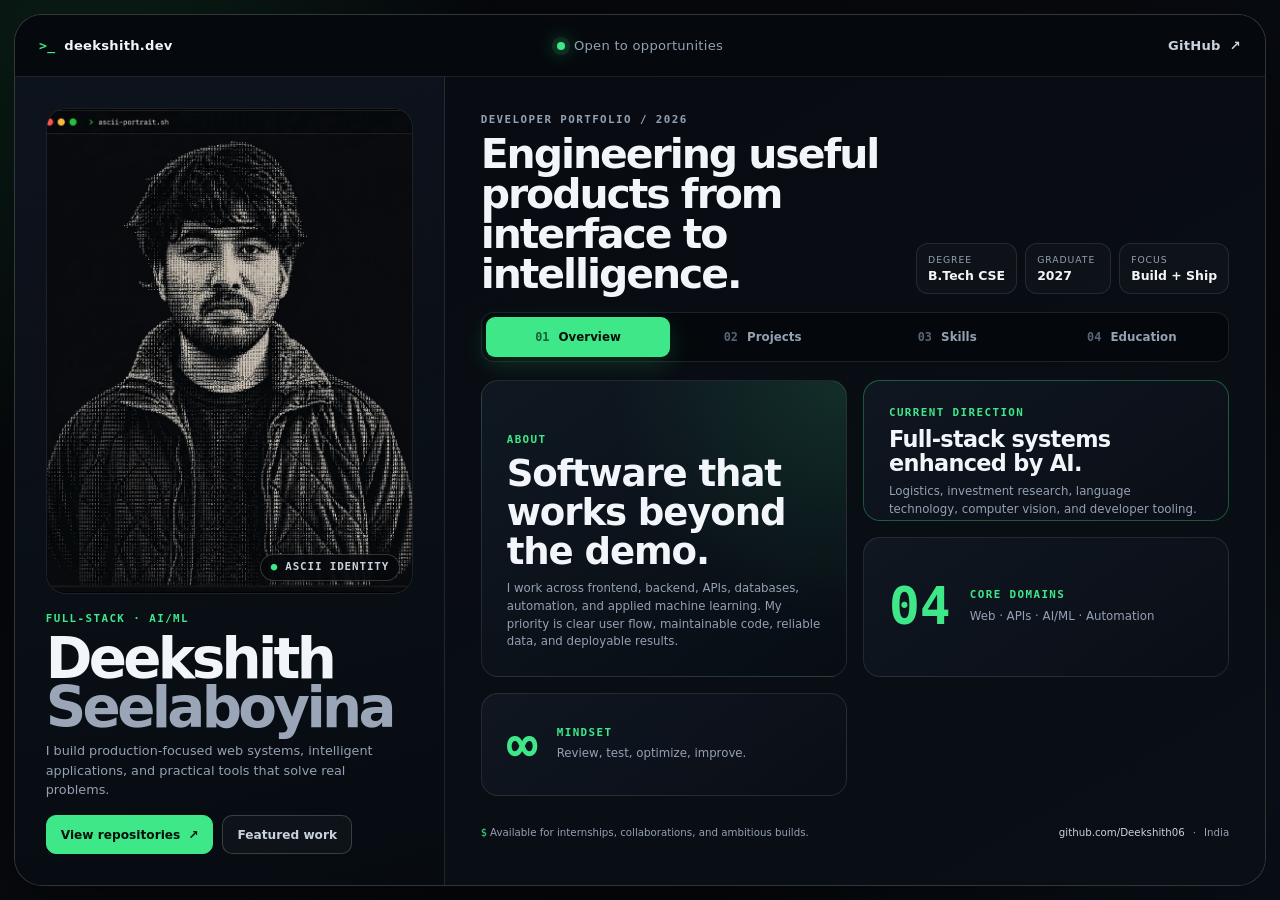
==== index.html @ 71271178 "Initial commit from Deekshith06 contribution" ====
<!doctype html>
<html lang="en">
<head>
  <meta charset="utf-8">
  <meta name="viewport" content="width=device-width, initial-scale=1, viewport-fit=cover">
  <meta name="description" content="Deekshith Seelaboyina — full-stack developer, AI/ML builder, and B.Tech CSE student at Lovely Professional University.">
  <meta name="theme-color" content="#070a0f">
  <meta property="og:title" content="Deekshith Seelaboyina | Full-Stack & AI/ML Developer">
  <meta property="og:description" content="A one-screen developer portfolio featuring projects, skills, and education.">
  <meta property="og:type" content="website">
  <meta property="og:url" content="https://deekshith06.github.io/">
  <meta property="og:image" content="https://deekshith06.github.io/assets/deekshith-ascii.png">
  <title>Deekshith Seelaboyina | Full-Stack & AI/ML Developer</title>
  <link rel="canonical" href="https://deekshith06.github.io/">
  <link rel="preload" href="./assets/deekshith-ascii.webp" as="image" type="image/webp">
  <link rel="stylesheet" href="./assets/styles.css">
  <script src="./assets/app.js" defer></script>
</head>
<body>
  <a class="skip-link" href="#portfolio-content">Skip to portfolio content</a>

  <main class="portfolio" aria-label="Deekshith's portfolio">
    <header class="topbar">
      <a class="brand" href="./" aria-label="Deekshith portfolio home">
        <span class="brand-mark" aria-hidden="true">&gt;_</span>
        <span>deekshith.dev</span>
      </a>
      <div class="topbar-status" aria-label="Availability">
        <span class="status-dot" aria-hidden="true"></span>
        <span>Open to opportunities</span>
      </div>
      <a class="topbar-link" href="https://github.com/Deekshith06" target="_blank" rel="noreferrer">
        GitHub
        <span aria-hidden="true">↗</span>
      </a>
    </header>

    <div class="portfolio-grid">
      <aside class="identity-panel" aria-labelledby="profile-name">
        <div class="portrait-wrap">
          <div class="portrait-glow" aria-hidden="true"></div>
          <picture>
            <source srcset="./assets/deekshith-ascii.webp" type="image/webp">
            <img src="./assets/deekshith-ascii.png" width="800" height="1000" alt="High-detail terminal ASCII portrait of Deekshith" fetchpriority="high">
          </picture>
          <span class="portrait-label"><span aria-hidden="true">●</span> ASCII identity</span>
        </div>

        <div class="identity-copy">
          <p class="eyebrow">Full-Stack · AI/ML</p>
          <h1 id="profile-name">Deekshith<br><span>Seelaboyina</span></h1>
          <p class="identity-summary">I build production-focused web systems, intelligent applications, and practical tools that solve real problems.</p>
          <div class="identity-actions">
            <a class="primary-action" href="https://github.com/Deekshith06?tab=repositories" target="_blank" rel="noreferrer">View repositories <span aria-hidden="true">↗</span></a>
            <button class="secondary-action" type="button" data-open-panel="projects">Featured work</button>
          </div>
        </div>
      </aside>

      <section class="workspace" id="portfolio-content">
        <div class="workspace-heading">
          <div>
            <p class="workspace-kicker">Developer portfolio / 2026</p>
            <h2>Engineering useful products from interface to intelligence.</h2>
          </div>
          <dl class="headline-stats" aria-label="Profile summary">
            <div><dt>Degree</dt><dd>B.Tech CSE</dd></div>
            <div><dt>Graduate</dt><dd>2027</dd></div>
            <div><dt>Focus</dt><dd>Build + Ship</dd></div>
          </dl>
        </div>

        <div class="tabs" role="tablist" aria-label="Portfolio sections">
          <button id="tab-overview" class="tab is-active" type="button" role="tab" aria-selected="true" aria-controls="panel-overview" data-tab="overview"><span>01</span> Overview</button>
          <button id="tab-projects" class="tab" type="button" role="tab" aria-selected="false" aria-controls="panel-projects" data-tab="projects" tabindex="-1"><span>02</span> Projects</button>
          <button id="tab-skills" class="tab" type="button" role="tab" aria-selected="false" aria-controls="panel-skills" data-tab="skills" tabindex="-1"><span>03</span> Skills</button>
          <button id="tab-education" class="tab" type="button" role="tab" aria-selected="false" aria-controls="panel-education" data-tab="education" tabindex="-1"><span>04</span> Education</button>
        </div>

        <div class="panel-stage" aria-live="polite">
          <section id="panel-overview" class="panel is-active" role="tabpanel" aria-labelledby="tab-overview" data-panel="overview">
            <div class="overview-grid">
              <article class="feature-card feature-card-wide">
                <p class="card-label">About</p>
                <h3>Software that works beyond the demo.</h3>
                <p>I work across frontend, backend, APIs, databases, automation, and applied machine learning. My priority is clear user flow, maintainable code, reliable data, and deployable results.</p>
              </article>
              <article class="feature-card accent-card">
                <p class="card-label">Current direction</p>
                <h3>Full-stack systems enhanced by AI.</h3>
                <p>Logistics, investment research, language technology, computer vision, and developer tooling.</p>
              </article>
              <article class="feature-card metric-card">
                <p class="metric-value">04</p>
                <div><p class="card-label">Core domains</p><p>Web · APIs · AI/ML · Automation</p></div>
              </article>
              <article class="feature-card metric-card">
                <p class="metric-value">∞</p>
                <div><p class="card-label">Mindset</p><p>Review, test, optimize, improve.</p></div>
              </article>
            </div>
          </section>

          <section id="panel-projects" class="panel" role="tabpanel" aria-labelledby="tab-projects" data-panel="projects" hidden>
            <div class="project-grid">
              <a class="project-card" href="https://github.com/Deekshith06/Relay-Market-Network" target="_blank" rel="noreferrer">
                <span class="project-index">01</span>
                <div><p class="card-label">Logistics platform</p><h3>Relay Market Network</h3><p>RBAC commerce, warehouse, dispatch, courier assignment, and verified delivery flow.</p></div>
                <span class="project-arrow" aria-hidden="true">↗</span>
              </a>
              <a class="project-card" href="https://github.com/Deekshith06/FundIQ" target="_blank" rel="noreferrer">
                <span class="project-index">02</span>
                <div><p class="card-label">Agentic finance</p><h3>FundIQ</h3><p>Evidence-driven company research with verification agents and decision-focused reporting.</p></div>
                <span class="project-arrow" aria-hidden="true">↗</span>
              </a>
              <a class="project-card" href="https://github.com/Deekshith06/OMNI-INDIC-Translation-Suite" target="_blank" rel="noreferrer">
                <span class="project-index">03</span>
                <div><p class="card-label">Language AI</p><h3>OMNI-INDIC</h3><p>Indic translation and transliteration with native, romanized, and dual-output workflows.</p></div>
                <span class="project-arrow" aria-hidden="true">↗</span>
              </a>
              <a class="project-card" href="https://github.com/Deekshith06/SkillMap" target="_blank" rel="noreferrer">
                <span class="project-index">04</span>
                <div><p class="card-label">Career technology</p><h3>SkillMap</h3><p>Skill-gap analysis and actionable development paths for learners and job seekers.</p></div>
                <span class="project-arrow" aria-hidden="true">↗</span>
              </a>
            </div>
          </section>

          <section id="panel-skills" class="panel" role="tabpanel" aria-labelledby="tab-skills" data-panel="skills" hidden>
            <div class="skills-layout">
              <article class="skill-group">
                <p class="skill-number">01</p><div><h3>Languages</h3><p>Java · Python · C · C++ · JavaScript · TypeScript</p></div>
              </article>
              <article class="skill-group">
                <p class="skill-number">02</p><div><h3>Frontend</h3><p>React · HTML · CSS · responsive UI · accessibility</p></div>
              </article>
              <article class="skill-group">
                <p class="skill-number">03</p><div><h3>Backend</h3><p>Spring Boot · Node.js · REST APIs · authentication · SQL</p></div>
              </article>
              <article class="skill-group">
                <p class="skill-number">04</p><div><h3>AI / ML</h3><p>NLP · computer vision · model evaluation · intelligent agents</p></div>
              </article>
              <article class="skill-group">
                <p class="skill-number">05</p><div><h3>Delivery</h3><p>Git · GitHub Actions · Docker · Vercel · Render</p></div>
              </article>
              <article class="skill-group">
                <p class="skill-number">06</p><div><h3>Engineering</h3><p>Code review · debugging · optimization · tests · documentation</p></div>
              </article>
            </div>
          </section>

          <section id="panel-education" class="panel" role="tabpanel" aria-labelledby="tab-education" data-panel="education" hidden>
            <div class="education-layout">
              <div class="education-main">
                <p class="card-label">Expected graduation · 2027</p>
                <h3>Bachelor of Technology in Computer Science and Engineering</h3>
                <p class="university">Lovely Professional University</p>
              </div>
              <div class="education-focus">
                <p class="card-label">Current academic focus</p>
                <ul>
                  <li>Data structures and algorithms</li>
                  <li>Full-stack software engineering</li>
                  <li>Machine learning and applied AI</li>
                  <li>Production-ready final-year projects</li>
                </ul>
              </div>
            </div>
          </section>
        </div>

        <footer class="workspace-footer">
          <p><span class="footer-prompt" aria-hidden="true">$</span> Available for internships, collaborations, and ambitious builds.</p>
          <div>
            <a href="https://github.com/Deekshith06" target="_blank" rel="noreferrer">github.com/Deekshith06</a>
            <span aria-hidden="true">·</span>
            <span>India</span>
          </div>
        </footer>
      </section>
    </div>
  </main>

  <noscript><div class="noscript">JavaScript is required only for switching portfolio tabs. The Overview section remains visible.</div></noscript>
</body>
</html>
---- assets/styles.css ----
:root {
  color-scheme: dark;
  --bg: #05070a;
  --panel: #0a0e14;
  --panel-2: #0e141d;
  --panel-3: #111a25;
  --line: rgba(255, 255, 255, 0.10);
  --line-strong: rgba(255, 255, 255, 0.18);
  --text: #f2f6fa;
  --muted: #94a1b2;
  --soft: #c8d1dc;
  --accent: #3ee888;
  --accent-blue: #58a6ff;
  --accent-glow: rgba(62, 232, 136, 0.16);
  --radius: 24px;
  --shadow: 0 32px 100px rgba(0, 0, 0, 0.55);
}

* { box-sizing: border-box; }
html, body { width: 100%; height: 100%; }
html { background: var(--bg); }
body {
  margin: 0;
  min-width: 320px;
  min-height: 100dvh;
  overflow: hidden;
  display: grid;
  place-items: center;
  color: var(--text);
  background:
    radial-gradient(circle at 8% 10%, rgba(62, 232, 136, 0.12), transparent 25rem),
    radial-gradient(circle at 90% 86%, rgba(88, 166, 255, 0.10), transparent 28rem),
    linear-gradient(145deg, #040609, #080b10 52%, #040609);
  font-family: Inter, ui-sans-serif, system-ui, -apple-system, BlinkMacSystemFont, "Segoe UI", sans-serif;
  -webkit-font-smoothing: antialiased;
}

button, a { font: inherit; }
a { color: inherit; text-decoration: none; }
button { color: inherit; }
img { display: block; max-width: 100%; }

.skip-link {
  position: fixed;
  z-index: 100;
  top: 10px;
  left: 10px;
  padding: 10px 14px;
  border-radius: 10px;
  color: #031108;
  background: var(--accent);
  font-weight: 800;
  transform: translateY(-160%);
}
.skip-link:focus { transform: translateY(0); }

.portfolio {
  width: min(1500px, calc(100vw - 28px));
  height: min(940px, calc(100dvh - 28px));
  margin: 0;
  overflow: hidden;
  border: 1px solid var(--line-strong);
  border-radius: 28px;
  background: rgba(7, 10, 15, 0.91);
  box-shadow: var(--shadow);
  backdrop-filter: blur(22px);
}

.topbar {
  height: 62px;
  display: grid;
  grid-template-columns: 1fr auto 1fr;
  align-items: center;
  gap: 18px;
  padding: 0 24px;
  border-bottom: 1px solid var(--line);
  background: rgba(6, 9, 13, 0.80);
}
.brand, .topbar-link, .topbar-status {
  display: inline-flex;
  align-items: center;
  gap: 9px;
  font-size: 0.82rem;
  letter-spacing: 0.02em;
}
.brand { width: max-content; font-weight: 850; }
.brand-mark, .footer-prompt { color: var(--accent); font-family: ui-monospace, SFMono-Regular, Menlo, monospace; }
.topbar-status { justify-self: center; color: var(--muted); }
.status-dot { width: 8px; height: 8px; border-radius: 50%; background: var(--accent); box-shadow: 0 0 0 5px rgba(62, 232, 136, 0.10), 0 0 18px var(--accent); }
.topbar-link { justify-self: end; color: var(--soft); font-weight: 750; }
.topbar-link:hover, .topbar-link:focus-visible { color: var(--accent); }

.portfolio-grid {
  height: calc(100% - 62px);
  display: grid;
  grid-template-columns: minmax(330px, 0.76fr) minmax(600px, 1.45fr);
}

.identity-panel {
  min-width: 0;
  position: relative;
  display: grid;
  grid-template-rows: minmax(0, 1fr) auto;
  gap: clamp(12px, 2vh, 20px);
  padding: clamp(18px, 2.4vw, 32px);
  border-right: 1px solid var(--line);
  background: linear-gradient(165deg, rgba(14, 20, 29, 0.96), rgba(7, 11, 17, 0.92));
}
.identity-panel::before {
  content: "";
  position: absolute;
  inset: 0;
  pointer-events: none;
  opacity: 0.16;
  background-image: linear-gradient(rgba(255,255,255,.05) 1px, transparent 1px), linear-gradient(90deg, rgba(255,255,255,.05) 1px, transparent 1px);
  background-size: 32px 32px;
  mask-image: linear-gradient(to bottom, black, transparent 78%);
}

.portrait-wrap {
  min-height: 0;
  position: relative;
  isolation: isolate;
  display: grid;
  place-items: center;
  overflow: hidden;
  border: 1px solid var(--line);
  border-radius: 20px;
  background: #05080c;
}
.portrait-wrap picture { width: 100%; height: 100%; }
.portrait-wrap img {
  width: 100%;
  height: 100%;
  object-fit: cover;
  object-position: center 35%;
  filter: contrast(1.03);
  transition: transform 320ms ease, filter 320ms ease;
}
.portrait-wrap:hover img { transform: scale(1.018); filter: contrast(1.08); }
.portrait-glow { position: absolute; z-index: -1; inset: 15%; border-radius: 50%; background: var(--accent-glow); filter: blur(55px); }
.portrait-label {
  position: absolute;
  right: 12px;
  bottom: 12px;
  display: inline-flex;
  align-items: center;
  gap: 7px;
  padding: 7px 10px;
  border: 1px solid var(--line-strong);
  border-radius: 999px;
  color: var(--soft);
  background: rgba(4, 7, 10, 0.82);
  backdrop-filter: blur(12px);
  font: 700 0.68rem/1 ui-monospace, SFMono-Regular, Menlo, monospace;
  text-transform: uppercase;
  letter-spacing: 0.08em;
}
.portrait-label span { color: var(--accent); }

.identity-copy { position: relative; z-index: 1; }
.eyebrow, .workspace-kicker, .card-label {
  margin: 0;
  color: var(--accent);
  font: 750 0.68rem/1.2 ui-monospace, SFMono-Regular, Menlo, monospace;
  text-transform: uppercase;
  letter-spacing: 0.13em;
}
.identity-copy h1 {
  margin: 9px 0 8px;
  font-size: clamp(2.45rem, 4.4vw, 4.8rem);
  line-height: 0.88;
  letter-spacing: -0.065em;
}
.identity-copy h1 span { color: #9aa6b7; }
.identity-summary { max-width: 560px; margin: 0; color: var(--muted); font-size: clamp(0.78rem, 1vw, 0.98rem); line-height: 1.55; }
.identity-actions { display: flex; flex-wrap: wrap; gap: 9px; margin-top: 15px; }
.primary-action, .secondary-action {
  min-height: 39px;
  display: inline-flex;
  align-items: center;
  justify-content: center;
  gap: 8px;
  padding: 0 14px;
  border-radius: 10px;
  font-size: 0.76rem;
  font-weight: 800;
  cursor: pointer;
}
.primary-action { color: #021108; background: var(--accent); border: 1px solid var(--accent); }
.secondary-action { border: 1px solid var(--line-strong); color: var(--soft); background: rgba(255,255,255,.03); }
.primary-action:hover, .primary-action:focus-visible { filter: brightness(1.08); }
.secondary-action:hover, .secondary-action:focus-visible { border-color: var(--accent); color: var(--accent); }

.workspace {
  min-width: 0;
  min-height: 0;
  display: grid;
  grid-template-rows: auto auto minmax(0, 1fr) auto;
  gap: clamp(13px, 2vh, 20px);
  padding: clamp(20px, 2.8vw, 38px);
  background: linear-gradient(150deg, rgba(8, 12, 18, .96), rgba(10, 15, 22, .95));
}
.workspace-heading {
  display: grid;
  grid-template-columns: minmax(0, 1fr) auto;
  align-items: end;
  gap: 24px;
}
.workspace-heading h2 {
  max-width: 820px;
  margin: 8px 0 0;
  font-size: clamp(1.7rem, 3.2vw, 3.7rem);
  line-height: 0.98;
  letter-spacing: -0.05em;
}
.workspace-kicker { color: var(--muted); }
.headline-stats { display: flex; gap: 8px; margin: 0; }
.headline-stats div { min-width: 86px; padding: 10px 11px; border: 1px solid var(--line); border-radius: 12px; background: rgba(255,255,255,.025); }
.headline-stats dt { color: var(--muted); font-size: 0.58rem; text-transform: uppercase; letter-spacing: 0.1em; }
.headline-stats dd { margin: 3px 0 0; font-size: 0.78rem; font-weight: 850; white-space: nowrap; }

.tabs {
  display: grid;
  grid-template-columns: repeat(4, minmax(0, 1fr));
  padding: 4px;
  border: 1px solid var(--line);
  border-radius: 13px;
  background: rgba(4, 7, 11, 0.72);
}
.tab {
  min-height: 40px;
  border: 0;
  border-radius: 9px;
  color: var(--muted);
  background: transparent;
  font-size: 0.74rem;
  font-weight: 800;
  cursor: pointer;
  transition: color 150ms ease, background 150ms ease, transform 150ms ease;
}
.tab span { margin-right: 5px; color: #596577; font-family: ui-monospace, SFMono-Regular, Menlo, monospace; }
.tab:hover { color: var(--text); }
.tab.is-active { color: #061009; background: var(--accent); box-shadow: 0 8px 24px rgba(62, 232, 136, .16); }
.tab.is-active span { color: rgba(2, 15, 7, .62); }
.tab:focus-visible, a:focus-visible, button:focus-visible { outline: 2px solid var(--accent); outline-offset: 3px; }

.panel-stage { min-height: 0; position: relative; }
.panel { width: 100%; height: 100%; min-height: 0; animation: panel-in 220ms ease both; }
.panel[hidden] { display: none; }
@keyframes panel-in { from { opacity: 0; transform: translateY(7px); } to { opacity: 1; transform: none; } }

.overview-grid, .project-grid {
  height: 100%;
  display: grid;
  grid-template-columns: repeat(2, minmax(0, 1fr));
  grid-template-rows: repeat(2, minmax(0, 1fr));
  gap: clamp(10px, 1.4vw, 16px);
}
.feature-card, .project-card, .skill-group, .education-main, .education-focus {
  min-width: 0;
  overflow: hidden;
  border: 1px solid var(--line);
  border-radius: 17px;
  background: linear-gradient(145deg, rgba(17, 25, 36, .86), rgba(10, 15, 23, .88));
}
.feature-card { padding: clamp(15px, 2vw, 25px); }
.feature-card h3 { margin: 9px 0 8px; font-size: clamp(1rem, 1.75vw, 1.55rem); line-height: 1.05; letter-spacing: -0.03em; }
.feature-card p:last-child { margin: 0; color: var(--muted); font-size: clamp(0.72rem, 0.92vw, 0.9rem); line-height: 1.5; }
.feature-card-wide { grid-row: 1 / 3; display: flex; flex-direction: column; justify-content: flex-end; background: radial-gradient(circle at 100% 0, rgba(62,232,136,.13), transparent 50%), linear-gradient(145deg, rgba(17,25,36,.9), rgba(8,13,20,.92)); }
.feature-card-wide h3 { max-width: 440px; font-size: clamp(1.55rem, 2.9vw, 3.1rem); }
.accent-card { border-color: rgba(62, 232, 136, .32); }
.metric-card { display: flex; align-items: center; gap: clamp(12px, 1.5vw, 20px); }
.metric-card .metric-value { flex: 0 0 auto; margin: 0; color: var(--accent); font: 850 clamp(2.1rem, 4vw, 4.2rem)/1 ui-monospace, SFMono-Regular, Menlo, monospace; }
.metric-card div p:last-child { margin-top: 6px; }

.project-card {
  position: relative;
  display: flex;
  align-items: flex-end;
  padding: clamp(15px, 1.8vw, 23px);
  transition: transform 170ms ease, border-color 170ms ease, background 170ms ease;
}
.project-card:hover { transform: translateY(-3px); border-color: rgba(62, 232, 136, .48); background: linear-gradient(145deg, rgba(20,32,41,.94), rgba(9,16,22,.92)); }
.project-card h3 { margin: 6px 0 7px; font-size: clamp(1.05rem, 1.7vw, 1.6rem); letter-spacing: -0.035em; }
.project-card p:last-child { max-width: 88%; margin: 0; color: var(--muted); font-size: clamp(0.68rem, 0.83vw, 0.82rem); line-height: 1.42; }
.project-index { position: absolute; top: 12px; right: 14px; color: rgba(255,255,255,.10); font: 900 clamp(2rem, 3.5vw, 3.6rem)/1 ui-monospace, SFMono-Regular, Menlo, monospace; }
.project-arrow { position: absolute; right: 15px; bottom: 14px; color: var(--accent); font-size: 1.1rem; }

.skills-layout {
  height: 100%;
  display: grid;
  grid-template-columns: repeat(2, minmax(0, 1fr));
  grid-template-rows: repeat(3, minmax(0, 1fr));
  gap: clamp(9px, 1.2vw, 14px);
}
.skill-group { display: flex; align-items: center; gap: clamp(12px, 1.6vw, 20px); padding: clamp(12px, 1.5vw, 20px); }
.skill-number { margin: 0; color: var(--accent); font: 850 0.72rem/1 ui-monospace, SFMono-Regular, Menlo, monospace; }
.skill-group h3 { margin: 0 0 5px; font-size: clamp(.9rem, 1.3vw, 1.2rem); }
.skill-group p:last-child { margin: 0; color: var(--muted); font-size: clamp(.65rem, .82vw, .8rem); line-height: 1.4; }

.education-layout { height: 100%; display: grid; grid-template-columns: 1.15fr .85fr; gap: clamp(10px, 1.4vw, 16px); }
.education-main, .education-focus { padding: clamp(20px, 3vw, 42px); }
.education-main { display: flex; flex-direction: column; justify-content: flex-end; background: radial-gradient(circle at 90% 10%, rgba(88,166,255,.14), transparent 46%), linear-gradient(145deg, rgba(17,25,36,.9), rgba(9,15,23,.9)); }
.education-main h3 { max-width: 680px; margin: 12px 0 10px; font-size: clamp(1.65rem, 3.3vw, 3.8rem); line-height: 1.01; letter-spacing: -0.055em; }
.university { margin: 0; color: var(--soft); font-size: clamp(.82rem, 1.2vw, 1.05rem); font-weight: 750; }
.education-focus { display: flex; flex-direction: column; justify-content: center; }
.education-focus ul { display: grid; gap: clamp(9px, 1.5vh, 16px); margin: 18px 0 0; padding: 0; list-style: none; }
.education-focus li { position: relative; padding-left: 18px; color: var(--muted); font-size: clamp(.72rem, .95vw, .92rem); line-height: 1.35; }
.education-focus li::before { content: "+"; position: absolute; left: 0; color: var(--accent); font-family: ui-monospace, monospace; }

.workspace-footer {
  min-height: 35px;
  display: flex;
  align-items: center;
  justify-content: space-between;
  gap: 18px;
  color: var(--muted);
  font-size: clamp(.64rem, .8vw, .76rem);
}
.workspace-footer p { margin: 0; }
.workspace-footer div { display: flex; gap: 8px; align-items: center; }
.workspace-footer a { color: var(--soft); }
.workspace-footer a:hover { color: var(--accent); }

.noscript { position: fixed; inset: auto 10px 10px; z-index: 20; padding: 10px 12px; border: 1px solid #8a6d00; background: #2c2508; font-size: .78rem; }

@media (max-width: 1080px) {
  .portfolio-grid { grid-template-columns: minmax(290px, .7fr) minmax(530px, 1.3fr); }
  .headline-stats div:nth-child(3) { display: none; }
  .identity-copy h1 { font-size: clamp(2.35rem, 4.8vw, 4rem); }
}

@media (max-width: 820px) {
  .portfolio { width: 100%; height: 100dvh; margin: 0; border: 0; border-radius: 0; }
  .topbar { height: 54px; padding: 0 15px; grid-template-columns: 1fr auto; }
  .topbar-status { display: none; }
  .portfolio-grid { height: calc(100% - 54px); grid-template-columns: 1fr; grid-template-rows: clamp(145px, 25vh, 205px) minmax(0, 1fr); }
  .identity-panel { grid-template-columns: clamp(105px, 27vw, 165px) 1fr; grid-template-rows: 1fr; align-items: center; gap: 16px; padding: 12px 15px; border-right: 0; border-bottom: 1px solid var(--line); }
  .portrait-wrap { width: 100%; height: 100%; border-radius: 15px; }
  .portrait-wrap img { object-position: center 32%; }
  .portrait-label { display: none; }
  .identity-copy h1 { margin: 6px 0; font-size: clamp(2rem, 8.5vw, 3.6rem); }
  .identity-summary { max-width: 540px; display: -webkit-box; -webkit-line-clamp: 2; -webkit-box-orient: vertical; overflow: hidden; }
  .identity-actions { margin-top: 10px; }
  .primary-action, .secondary-action { min-height: 34px; padding-inline: 11px; font-size: .67rem; }
  .workspace { gap: 10px; padding: 13px 15px 10px; }
  .workspace-heading { gap: 12px; }
  .workspace-heading h2 { font-size: clamp(1.25rem, 4.8vw, 2.15rem); }
  .headline-stats div { min-width: 75px; padding: 8px; }
  .headline-stats div:nth-child(2) { display: none; }
  .tabs { border-radius: 11px; }
  .tab { min-height: 35px; font-size: .67rem; }
  .workspace-footer { min-height: 27px; }
  .workspace-footer p { max-width: 55%; white-space: nowrap; overflow: hidden; text-overflow: ellipsis; }
}

@media (max-width: 540px) {
  .brand, .topbar-link { font-size: .72rem; }
  .portfolio-grid { grid-template-rows: clamp(128px, 22vh, 170px) minmax(0, 1fr); }
  .identity-panel { grid-template-columns: 94px 1fr; gap: 12px; padding: 10px 12px; }
  .eyebrow { font-size: .55rem; }
  .identity-copy h1 { font-size: clamp(1.75rem, 9vw, 2.55rem); }
  .identity-summary { font-size: .65rem; line-height: 1.38; }
  .identity-actions { gap: 6px; margin-top: 7px; }
  .primary-action, .secondary-action { min-height: 30px; padding: 0 8px; border-radius: 8px; font-size: .58rem; }
  .workspace { padding: 10px 11px 7px; gap: 7px; }
  .workspace-kicker { display: none; }
  .workspace-heading h2 { margin: 0; font-size: clamp(1.05rem, 5vw, 1.55rem); }
  .headline-stats div { min-width: 67px; padding: 6px 7px; }
  .headline-stats dd { font-size: .66rem; }
  .headline-stats dt { font-size: .49rem; }
  .tab { min-height: 32px; font-size: 0; }
  .tab span { margin: 0; font-size: .66rem; }
  .tab::after { font-size: .59rem; }
  .tab[data-tab="overview"]::after { content: " About"; }
  .tab[data-tab="projects"]::after { content: " Work"; }
  .tab[data-tab="skills"]::after { content: " Skills"; }
  .tab[data-tab="education"]::after { content: " Study"; }
  .overview-grid, .project-grid { gap: 7px; }
  .feature-card, .project-card { padding: 11px; border-radius: 12px; }
  .feature-card-wide h3 { font-size: clamp(1.18rem, 5vw, 1.6rem); }
  .feature-card h3 { margin: 6px 0; }
  .feature-card p:last-child, .project-card p:last-child { font-size: .59rem; line-height: 1.34; }
  .card-label { font-size: .5rem; }
  .metric-card { gap: 8px; }
  .metric-card .metric-value { font-size: 1.8rem; }
  .project-card h3 { margin: 4px 0; font-size: .9rem; }
  .project-index { top: 7px; right: 8px; font-size: 1.75rem; }
  .project-arrow { right: 8px; bottom: 7px; font-size: .8rem; }
  .skills-layout { gap: 6px; }
  .skill-group { gap: 8px; padding: 8px; border-radius: 11px; }
  .skill-group h3 { margin-bottom: 3px; font-size: .75rem; }
  .skill-group p:last-child { font-size: .53rem; line-height: 1.28; }
  .skill-number { font-size: .55rem; }
  .education-layout { grid-template-columns: 1fr; grid-template-rows: 1.12fr .88fr; gap: 7px; }
  .education-main, .education-focus { padding: 13px; border-radius: 12px; }
  .education-main h3 { margin: 7px 0 5px; font-size: clamp(1.2rem, 5.8vw, 1.75rem); }
  .university { font-size: .68rem; }
  .education-focus ul { grid-template-columns: 1fr 1fr; gap: 6px 9px; margin-top: 8px; }
  .education-focus li { padding-left: 12px; font-size: .55rem; }
  .workspace-footer { font-size: .55rem; }
  .workspace-footer div span { display: none; }
}

@media (max-height: 680px) and (min-width: 821px) {
  .portfolio { height: calc(100dvh - 16px); }
  .topbar { height: 52px; }
  .portfolio-grid { height: calc(100% - 52px); }
  .identity-panel, .workspace { padding: 16px 20px; }
  .identity-copy h1 { font-size: 2.6rem; }
  .identity-summary { font-size: .72rem; }
  .workspace-heading h2 { font-size: 2rem; }
  .workspace { gap: 10px; }
  .tab { min-height: 34px; }
  .workspace-footer { min-height: 25px; }
}

@media (max-height: 590px) {
  .portfolio-grid { grid-template-rows: 116px minmax(0, 1fr); }
  .identity-panel { grid-template-columns: 82px 1fr; }
  .identity-summary { display: none; }
  .identity-copy h1 { font-size: 1.75rem; }
  .identity-actions { margin-top: 5px; }
  .workspace-heading h2 { font-size: 1.05rem; }
  .headline-stats { display: none; }
  .workspace-footer p { display: none; }
  .feature-card p:last-child, .project-card p:last-child { -webkit-line-clamp: 2; display: -webkit-box; -webkit-box-orient: vertical; overflow: hidden; }
}

@media (prefers-reduced-motion: reduce) {
  *, *::before, *::after { animation-duration: .01ms !important; animation-iteration-count: 1 !important; transition-duration: .01ms !important; }
}

@media (max-height: 590px) and (max-width: 820px) {
  .identity-actions { display: none; }
  .identity-panel { padding-block: 8px; }
  .identity-copy h1 { margin-bottom: 0; }
}
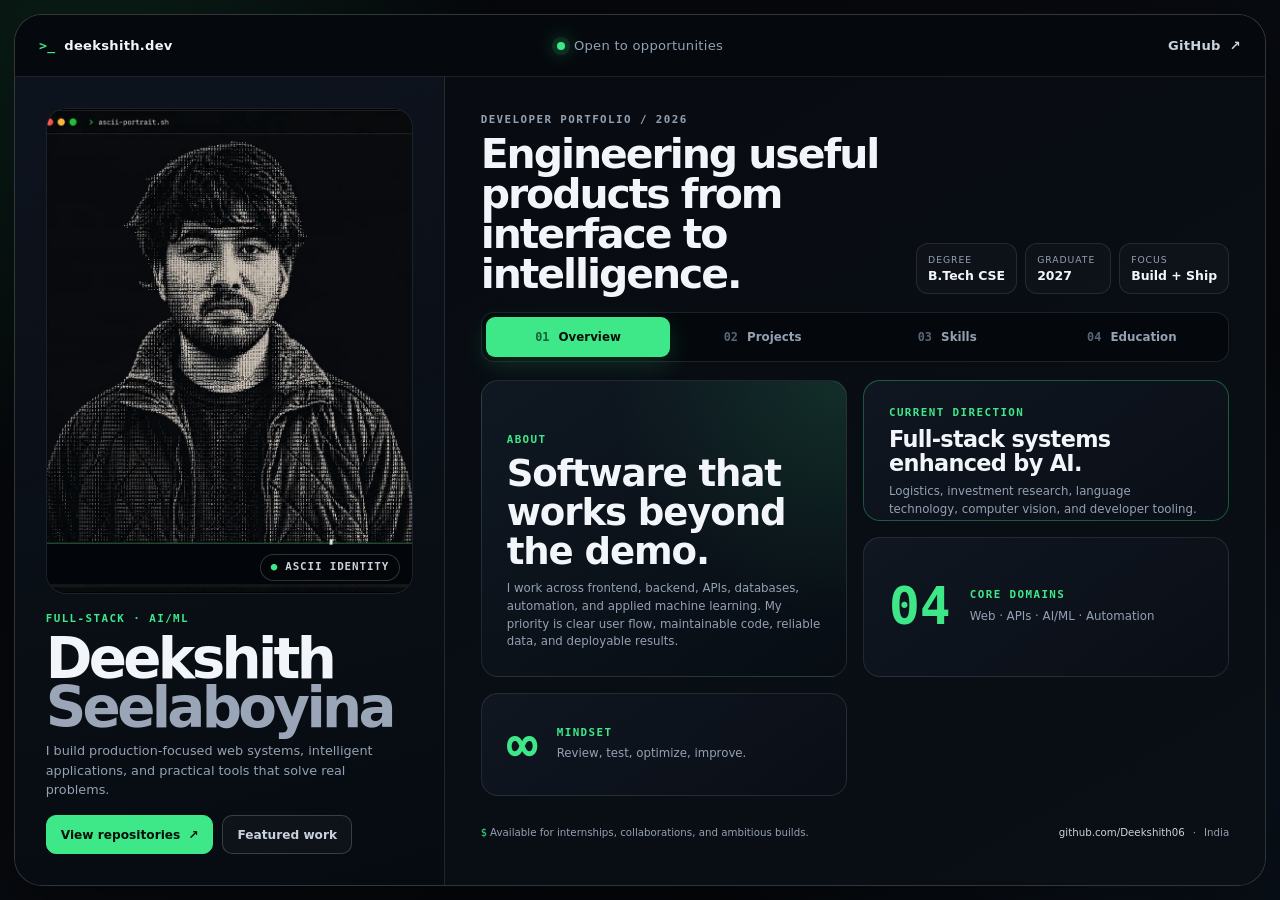
==== commit cf288364: "Update website with animated ASCII portrait" ====
--- a/index.html
+++ b/index.html
@@ -40,8 +40,9 @@
         <div class="portrait-wrap">
           <div class="portrait-glow" aria-hidden="true"></div>
           <picture>
+            <source media="(prefers-reduced-motion: reduce)" srcset="./assets/deekshith-ascii.png" type="image/png">
             <source srcset="./assets/deekshith-ascii.webp" type="image/webp">
-            <img src="./assets/deekshith-ascii.png" width="800" height="1000" alt="High-detail terminal ASCII portrait of Deekshith" fetchpriority="high">
+            <img src="./assets/deekshith-ascii.gif" width="800" height="1000" alt="Animated terminal ASCII portrait of Deekshith rendering line by line" fetchpriority="high">
           </picture>
           <span class="portrait-label"><span aria-hidden="true">●</span> ASCII identity</span>
         </div>
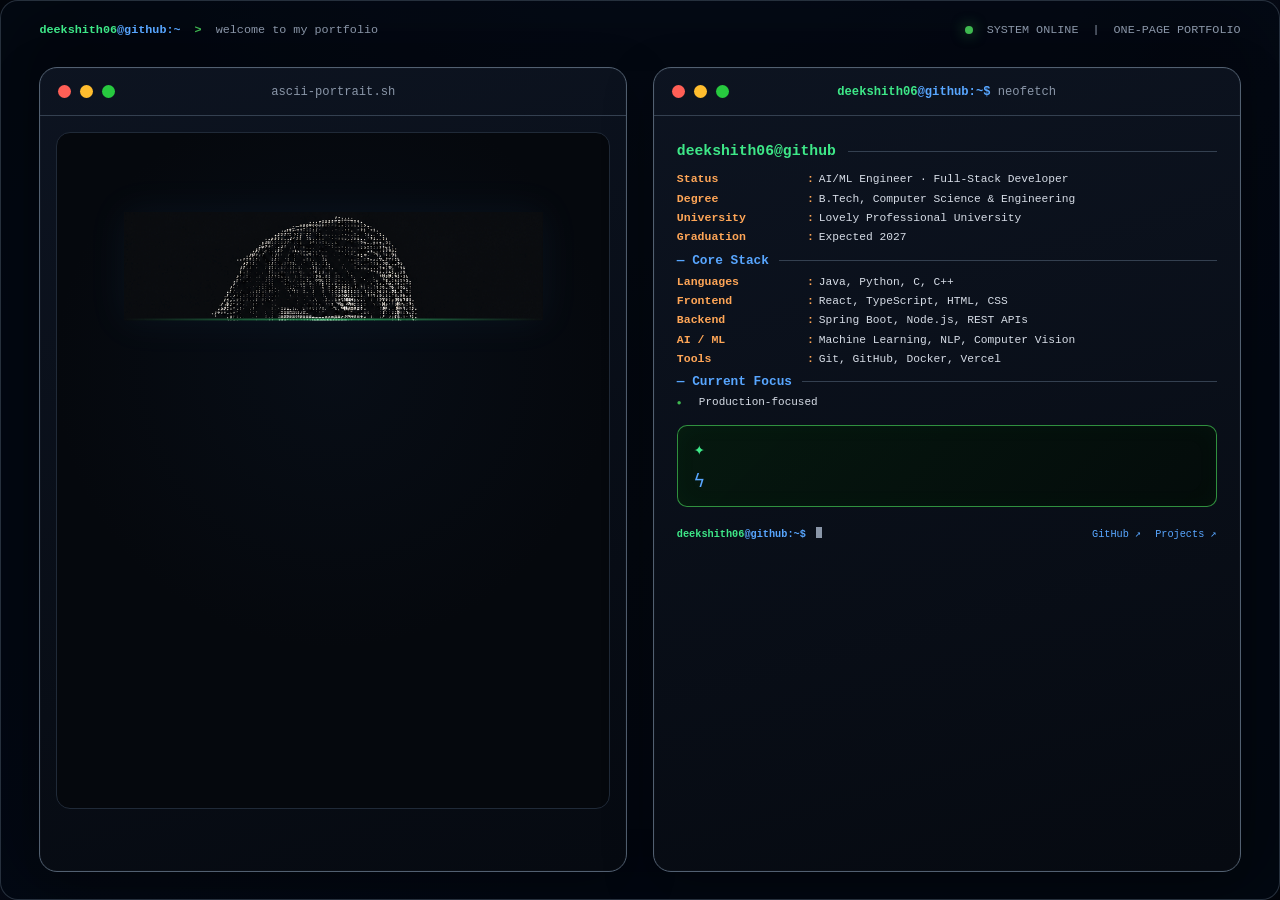
==== commit db47868b: "Update website with terminal final version" ====
--- a/index.html
+++ b/index.html
@@ -3,185 +3,107 @@
 <head>
   <meta charset="utf-8">
   <meta name="viewport" content="width=device-width, initial-scale=1, viewport-fit=cover">
-  <meta name="description" content="Deekshith Seelaboyina — full-stack developer, AI/ML builder, and B.Tech CSE student at Lovely Professional University.">
-  <meta name="theme-color" content="#070a0f">
-  <meta property="og:title" content="Deekshith Seelaboyina | Full-Stack & AI/ML Developer">
-  <meta property="og:description" content="A one-screen developer portfolio featuring projects, skills, and education.">
+  <meta name="description" content="Deekshith Seelaboyina — AI/ML engineer and full-stack developer building fully working websites and intelligent applications.">
+  <meta name="theme-color" content="#050914">
+  <meta property="og:title" content="Deekshith Seelaboyina | AI/ML Engineer & Full-Stack Developer">
+  <meta property="og:description" content="I use AI to build fully working, production-focused websites and intelligent applications.">
   <meta property="og:type" content="website">
   <meta property="og:url" content="https://deekshith06.github.io/">
-  <meta property="og:image" content="https://deekshith06.github.io/assets/deekshith-ascii.png">
-  <title>Deekshith Seelaboyina | Full-Stack & AI/ML Developer</title>
+  <meta property="og:image" content="https://deekshith06.github.io/assets/deekshith-ascii-clear.png">
+  <title>Deekshith Seelaboyina | AI/ML Engineer & Full-Stack Developer</title>
   <link rel="canonical" href="https://deekshith06.github.io/">
-  <link rel="preload" href="./assets/deekshith-ascii.webp" as="image" type="image/webp">
+  <link rel="preload" href="./assets/deekshith-ascii-once.svg" as="image" type="image/svg+xml">
   <link rel="stylesheet" href="./assets/styles.css">
   <script src="./assets/app.js" defer></script>
 </head>
 <body>
-  <a class="skip-link" href="#portfolio-content">Skip to portfolio content</a>
+  <a class="skip-link" href="#profile-panel">Skip to profile information</a>
 
-  <main class="portfolio" aria-label="Deekshith's portfolio">
-    <header class="topbar">
-      <a class="brand" href="./" aria-label="Deekshith portfolio home">
-        <span class="brand-mark" aria-hidden="true">&gt;_</span>
-        <span>deekshith.dev</span>
-      </a>
-      <div class="topbar-status" aria-label="Availability">
-        <span class="status-dot" aria-hidden="true"></span>
-        <span>Open to opportunities</span>
+  <main class="site-shell" aria-label="Deekshith Seelaboyina portfolio">
+    <header class="system-bar">
+      <div class="welcome-line" aria-label="Portfolio terminal welcome">
+        <strong>deekshith06<span>@github:~</span></strong>
+        <span class="prompt" aria-hidden="true">&gt;</span>
+        <span data-type="welcome to my portfolio">welcome to my portfolio</span>
       </div>
-      <a class="topbar-link" href="https://github.com/Deekshith06" target="_blank" rel="noreferrer">
-        GitHub
-        <span aria-hidden="true">↗</span>
-      </a>
+      <div class="system-state"><span class="online-dot" aria-hidden="true"></span> SYSTEM ONLINE <span aria-hidden="true">|</span> ONE-PAGE PORTFOLIO</div>
     </header>
 
-    <div class="portfolio-grid">
-      <aside class="identity-panel" aria-labelledby="profile-name">
-        <div class="portrait-wrap">
-          <div class="portrait-glow" aria-hidden="true"></div>
-          <picture>
-            <source media="(prefers-reduced-motion: reduce)" srcset="./assets/deekshith-ascii.png" type="image/png">
-            <source srcset="./assets/deekshith-ascii.webp" type="image/webp">
-            <img src="./assets/deekshith-ascii.gif" width="800" height="1000" alt="Animated terminal ASCII portrait of Deekshith rendering line by line" fetchpriority="high">
-          </picture>
-          <span class="portrait-label"><span aria-hidden="true">●</span> ASCII identity</span>
+    <nav class="mobile-switcher" aria-label="Mobile portfolio panels">
+      <button class="mobile-tab is-active" type="button" data-mobile-target="portrait">Portrait</button>
+      <button class="mobile-tab" type="button" data-mobile-target="profile">Profile</button>
+    </nav>
+
+    <section class="panel-grid">
+      <article class="terminal-panel portrait-panel is-mobile-active" data-mobile-panel="portrait" aria-labelledby="portrait-title">
+        <header class="terminal-titlebar">
+          <div class="traffic-lights" aria-hidden="true"><span></span><span></span><span></span></div>
+          <h1 id="portrait-title">ascii-portrait.sh</h1>
+        </header>
+
+        <div class="portrait-body">
+          <div class="portrait-stage">
+            <img class="ascii-portrait" src="./assets/deekshith-ascii-once.svg" width="666" height="820" alt="Clear ASCII portrait of Deekshith rendering line by line once when the page opens" fetchpriority="high">
+          </div>
+          <p class="terminal-result" id="portrait-result" aria-live="polite"><span aria-hidden="true">&gt;</span> portrait loaded successfully <span class="block-cursor" aria-hidden="true"></span></p>
         </div>
+      </article>
 
-        <div class="identity-copy">
-          <p class="eyebrow">Full-Stack · AI/ML</p>
-          <h1 id="profile-name">Deekshith<br><span>Seelaboyina</span></h1>
-          <p class="identity-summary">I build production-focused web systems, intelligent applications, and practical tools that solve real problems.</p>
-          <div class="identity-actions">
-            <a class="primary-action" href="https://github.com/Deekshith06?tab=repositories" target="_blank" rel="noreferrer">View repositories <span aria-hidden="true">↗</span></a>
-            <button class="secondary-action" type="button" data-open-panel="projects">Featured work</button>
-          </div>
-        </div>
-      </aside>
+      <article class="terminal-panel profile-panel" id="profile-panel" data-mobile-panel="profile" aria-labelledby="profile-title">
+        <header class="terminal-titlebar">
+          <div class="traffic-lights" aria-hidden="true"><span></span><span></span><span></span></div>
+          <h2 id="profile-title"><strong>deekshith06<span>@github:~$</span></strong> neofetch</h2>
+        </header>
 
-      <section class="workspace" id="portfolio-content">
-        <div class="workspace-heading">
-          <div>
-            <p class="workspace-kicker">Developer portfolio / 2026</p>
-            <h2>Engineering useful products from interface to intelligence.</h2>
-          </div>
-          <dl class="headline-stats" aria-label="Profile summary">
-            <div><dt>Degree</dt><dd>B.Tech CSE</dd></div>
-            <div><dt>Graduate</dt><dd>2027</dd></div>
-            <div><dt>Focus</dt><dd>Build + Ship</dd></div>
-          </dl>
-        </div>
+        <div class="profile-body">
+          <div class="profile-host"><strong data-type="deekshith06@github">deekshith06@github</strong><span></span></div>
 
-        <div class="tabs" role="tablist" aria-label="Portfolio sections">
-          <button id="tab-overview" class="tab is-active" type="button" role="tab" aria-selected="true" aria-controls="panel-overview" data-tab="overview"><span>01</span> Overview</button>
-          <button id="tab-projects" class="tab" type="button" role="tab" aria-selected="false" aria-controls="panel-projects" data-tab="projects" tabindex="-1"><span>02</span> Projects</button>
-          <button id="tab-skills" class="tab" type="button" role="tab" aria-selected="false" aria-controls="panel-skills" data-tab="skills" tabindex="-1"><span>03</span> Skills</button>
-          <button id="tab-education" class="tab" type="button" role="tab" aria-selected="false" aria-controls="panel-education" data-tab="education" tabindex="-1"><span>04</span> Education</button>
-        </div>
-
-        <div class="panel-stage" aria-live="polite">
-          <section id="panel-overview" class="panel is-active" role="tabpanel" aria-labelledby="tab-overview" data-panel="overview">
-            <div class="overview-grid">
-              <article class="feature-card feature-card-wide">
-                <p class="card-label">About</p>
-                <h3>Software that works beyond the demo.</h3>
-                <p>I work across frontend, backend, APIs, databases, automation, and applied machine learning. My priority is clear user flow, maintainable code, reliable data, and deployable results.</p>
-              </article>
-              <article class="feature-card accent-card">
-                <p class="card-label">Current direction</p>
-                <h3>Full-stack systems enhanced by AI.</h3>
-                <p>Logistics, investment research, language technology, computer vision, and developer tooling.</p>
-              </article>
-              <article class="feature-card metric-card">
-                <p class="metric-value">04</p>
-                <div><p class="card-label">Core domains</p><p>Web · APIs · AI/ML · Automation</p></div>
-              </article>
-              <article class="feature-card metric-card">
-                <p class="metric-value">∞</p>
-                <div><p class="card-label">Mindset</p><p>Review, test, optimize, improve.</p></div>
-              </article>
-            </div>
+          <section class="terminal-section" aria-labelledby="identity-heading">
+            <h3 id="identity-heading" class="sr-only">Identity</h3>
+            <dl class="terminal-data">
+              <div><dt>Status</dt><dd data-type="AI/ML Engineer · Full-Stack Developer">AI/ML Engineer · Full-Stack Developer</dd></div>
+              <div><dt>Degree</dt><dd data-type="B.Tech, Computer Science & Engineering">B.Tech, Computer Science & Engineering</dd></div>
+              <div><dt>University</dt><dd data-type="Lovely Professional University">Lovely Professional University</dd></div>
+              <div><dt>Graduation</dt><dd data-type="Expected 2027">Expected 2027</dd></div>
+            </dl>
           </section>
 
-          <section id="panel-projects" class="panel" role="tabpanel" aria-labelledby="tab-projects" data-panel="projects" hidden>
-            <div class="project-grid">
-              <a class="project-card" href="https://github.com/Deekshith06/Relay-Market-Network" target="_blank" rel="noreferrer">
-                <span class="project-index">01</span>
-                <div><p class="card-label">Logistics platform</p><h3>Relay Market Network</h3><p>RBAC commerce, warehouse, dispatch, courier assignment, and verified delivery flow.</p></div>
-                <span class="project-arrow" aria-hidden="true">↗</span>
-              </a>
-              <a class="project-card" href="https://github.com/Deekshith06/FundIQ" target="_blank" rel="noreferrer">
-                <span class="project-index">02</span>
-                <div><p class="card-label">Agentic finance</p><h3>FundIQ</h3><p>Evidence-driven company research with verification agents and decision-focused reporting.</p></div>
-                <span class="project-arrow" aria-hidden="true">↗</span>
-              </a>
-              <a class="project-card" href="https://github.com/Deekshith06/OMNI-INDIC-Translation-Suite" target="_blank" rel="noreferrer">
-                <span class="project-index">03</span>
-                <div><p class="card-label">Language AI</p><h3>OMNI-INDIC</h3><p>Indic translation and transliteration with native, romanized, and dual-output workflows.</p></div>
-                <span class="project-arrow" aria-hidden="true">↗</span>
-              </a>
-              <a class="project-card" href="https://github.com/Deekshith06/SkillMap" target="_blank" rel="noreferrer">
-                <span class="project-index">04</span>
-                <div><p class="card-label">Career technology</p><h3>SkillMap</h3><p>Skill-gap analysis and actionable development paths for learners and job seekers.</p></div>
-                <span class="project-arrow" aria-hidden="true">↗</span>
-              </a>
-            </div>
+          <section class="terminal-section stack-section" aria-labelledby="stack-heading">
+            <h3 id="stack-heading">— Core Stack</h3>
+            <dl class="terminal-data">
+              <div><dt>Languages</dt><dd data-type="Java, Python, C, C++">Java, Python, C, C++</dd></div>
+              <div><dt>Frontend</dt><dd data-type="React, TypeScript, HTML, CSS">React, TypeScript, HTML, CSS</dd></div>
+              <div><dt>Backend</dt><dd data-type="Spring Boot, Node.js, REST APIs">Spring Boot, Node.js, REST APIs</dd></div>
+              <div><dt>AI / ML</dt><dd data-type="Machine Learning, NLP, Computer Vision">Machine Learning, NLP, Computer Vision</dd></div>
+              <div><dt>Tools</dt><dd data-type="Git, GitHub, Docker, Vercel">Git, GitHub, Docker, Vercel</dd></div>
+            </dl>
           </section>
 
-          <section id="panel-skills" class="panel" role="tabpanel" aria-labelledby="tab-skills" data-panel="skills" hidden>
-            <div class="skills-layout">
-              <article class="skill-group">
-                <p class="skill-number">01</p><div><h3>Languages</h3><p>Java · Python · C · C++ · JavaScript · TypeScript</p></div>
-              </article>
-              <article class="skill-group">
-                <p class="skill-number">02</p><div><h3>Frontend</h3><p>React · HTML · CSS · responsive UI · accessibility</p></div>
-              </article>
-              <article class="skill-group">
-                <p class="skill-number">03</p><div><h3>Backend</h3><p>Spring Boot · Node.js · REST APIs · authentication · SQL</p></div>
-              </article>
-              <article class="skill-group">
-                <p class="skill-number">04</p><div><h3>AI / ML</h3><p>NLP · computer vision · model evaluation · intelligent agents</p></div>
-              </article>
-              <article class="skill-group">
-                <p class="skill-number">05</p><div><h3>Delivery</h3><p>Git · GitHub Actions · Docker · Vercel · Render</p></div>
-              </article>
-              <article class="skill-group">
-                <p class="skill-number">06</p><div><h3>Engineering</h3><p>Code review · debugging · optimization · tests · documentation</p></div>
-              </article>
-            </div>
+          <section class="terminal-section focus-section" aria-labelledby="focus-heading">
+            <h3 id="focus-heading">— Current Focus</h3>
+            <ul>
+              <li data-type="Production-focused intelligent web systems">Production-focused intelligent web systems</li>
+              <li data-type="Logistics, finance, language AI and automation">Logistics, finance, language AI and automation</li>
+            </ul>
           </section>
 
-          <section id="panel-education" class="panel" role="tabpanel" aria-labelledby="tab-education" data-panel="education" hidden>
-            <div class="education-layout">
-              <div class="education-main">
-                <p class="card-label">Expected graduation · 2027</p>
-                <h3>Bachelor of Technology in Computer Science and Engineering</h3>
-                <p class="university">Lovely Professional University</p>
-              </div>
-              <div class="education-focus">
-                <p class="card-label">Current academic focus</p>
-                <ul>
-                  <li>Data structures and algorithms</li>
-                  <li>Full-stack software engineering</li>
-                  <li>Machine learning and applied AI</li>
-                  <li>Production-ready final-year projects</li>
-                </ul>
-              </div>
-            </div>
+          <section class="mission-box" aria-label="Professional direction">
+            <p><span aria-hidden="true">✦</span><strong data-type="I am an AI/ML Engineer and Full-Stack Developer.">I am an AI/ML Engineer and Full-Stack Developer.</strong></p>
+            <p><span aria-hidden="true">ϟ</span><span data-type="Using AI, I build fully working websites.">Using AI, I build fully working websites.</span></p>
           </section>
+
+          <footer class="profile-footer">
+            <div class="terminal-prompt"><strong>deekshith06<span>@github:~$</span></strong> <span class="block-cursor" aria-hidden="true"></span></div>
+            <nav aria-label="Portfolio links">
+              <a href="https://github.com/Deekshith06" target="_blank" rel="noreferrer">GitHub ↗</a>
+              <a href="https://github.com/Deekshith06?tab=repositories" target="_blank" rel="noreferrer">Projects ↗</a>
+            </nav>
+          </footer>
         </div>
-
-        <footer class="workspace-footer">
-          <p><span class="footer-prompt" aria-hidden="true">$</span> Available for internships, collaborations, and ambitious builds.</p>
-          <div>
-            <a href="https://github.com/Deekshith06" target="_blank" rel="noreferrer">github.com/Deekshith06</a>
-            <span aria-hidden="true">·</span>
-            <span>India</span>
-          </div>
-        </footer>
-      </section>
-    </div>
+      </article>
+    </section>
   </main>
 
-  <noscript><div class="noscript">JavaScript is required only for switching portfolio tabs. The Overview section remains visible.</div></noscript>
+  <noscript><p class="noscript">JavaScript is disabled. All profile information remains available, but the one-time terminal typing effect is skipped.</p></noscript>
 </body>
 </html>
--- a/assets/styles.css
+++ b/assets/styles.css
@@ -1,439 +1,338 @@
 :root {
   color-scheme: dark;
-  --bg: #05070a;
-  --panel: #0a0e14;
-  --panel-2: #0e141d;
-  --panel-3: #111a25;
-  --line: rgba(255, 255, 255, 0.10);
-  --line-strong: rgba(255, 255, 255, 0.18);
-  --text: #f2f6fa;
-  --muted: #94a1b2;
-  --soft: #c8d1dc;
-  --accent: #3ee888;
-  --accent-blue: #58a6ff;
-  --accent-glow: rgba(62, 232, 136, 0.16);
-  --radius: 24px;
-  --shadow: 0 32px 100px rgba(0, 0, 0, 0.55);
+  --bg: #050914;
+  --panel: #0b111c;
+  --panel-deep: #070b12;
+  --line: #344050;
+  --line-soft: #202a38;
+  --text: #d7dde7;
+  --muted: #8a96a8;
+  --green: #3ee888;
+  --green-2: #3fb950;
+  --blue: #58a6ff;
+  --orange: #ffa657;
+  --cyan: #22d3ee;
 }
 
 * { box-sizing: border-box; }
 html, body { width: 100%; height: 100%; }
-html { background: var(--bg); }
 body {
   margin: 0;
-  min-width: 320px;
-  min-height: 100dvh;
-  overflow: hidden;
-  display: grid;
-  place-items: center;
+  overflow: hidden;
+  background:
+    radial-gradient(circle at 50% -30%, rgba(32, 78, 142, .18), transparent 48%),
+    linear-gradient(145deg, #02050b, var(--bg) 55%, #02050b);
   color: var(--text);
-  background:
-    radial-gradient(circle at 8% 10%, rgba(62, 232, 136, 0.12), transparent 25rem),
-    radial-gradient(circle at 90% 86%, rgba(88, 166, 255, 0.10), transparent 28rem),
-    linear-gradient(145deg, #040609, #080b10 52%, #040609);
-  font-family: Inter, ui-sans-serif, system-ui, -apple-system, BlinkMacSystemFont, "Segoe UI", sans-serif;
-  -webkit-font-smoothing: antialiased;
-}
-
-button, a { font: inherit; }
+  font-family: ui-monospace, SFMono-Regular, Menlo, Monaco, Consolas, "Liberation Mono", monospace;
+}
 a { color: inherit; text-decoration: none; }
-button { color: inherit; }
-img { display: block; max-width: 100%; }
+button, a { -webkit-tap-highlight-color: transparent; }
+button { font: inherit; }
 
 .skip-link {
   position: fixed;
+  top: 8px;
+  left: 8px;
   z-index: 100;
-  top: 10px;
-  left: 10px;
-  padding: 10px 14px;
-  border-radius: 10px;
-  color: #031108;
-  background: var(--accent);
+  transform: translateY(-150%);
+  padding: 9px 12px;
+  border-radius: 8px;
+  background: var(--green);
+  color: #031009;
   font-weight: 800;
-  transform: translateY(-160%);
 }
 .skip-link:focus { transform: translateY(0); }
 
-.portfolio {
-  width: min(1500px, calc(100vw - 28px));
-  height: min(940px, calc(100dvh - 28px));
-  margin: 0;
-  overflow: hidden;
-  border: 1px solid var(--line-strong);
-  border-radius: 28px;
-  background: rgba(7, 10, 15, 0.91);
-  box-shadow: var(--shadow);
-  backdrop-filter: blur(22px);
-}
-
-.topbar {
-  height: 62px;
-  display: grid;
-  grid-template-columns: 1fr auto 1fr;
-  align-items: center;
-  gap: 18px;
-  padding: 0 24px;
-  border-bottom: 1px solid var(--line);
-  background: rgba(6, 9, 13, 0.80);
-}
-.brand, .topbar-link, .topbar-status {
-  display: inline-flex;
-  align-items: center;
-  gap: 9px;
-  font-size: 0.82rem;
-  letter-spacing: 0.02em;
-}
-.brand { width: max-content; font-weight: 850; }
-.brand-mark, .footer-prompt { color: var(--accent); font-family: ui-monospace, SFMono-Regular, Menlo, monospace; }
-.topbar-status { justify-self: center; color: var(--muted); }
-.status-dot { width: 8px; height: 8px; border-radius: 50%; background: var(--accent); box-shadow: 0 0 0 5px rgba(62, 232, 136, 0.10), 0 0 18px var(--accent); }
-.topbar-link { justify-self: end; color: var(--soft); font-weight: 750; }
-.topbar-link:hover, .topbar-link:focus-visible { color: var(--accent); }
-
-.portfolio-grid {
-  height: calc(100% - 62px);
-  display: grid;
-  grid-template-columns: minmax(330px, 0.76fr) minmax(600px, 1.45fr);
-}
-
-.identity-panel {
-  min-width: 0;
-  position: relative;
-  display: grid;
-  grid-template-rows: minmax(0, 1fr) auto;
-  gap: clamp(12px, 2vh, 20px);
-  padding: clamp(18px, 2.4vw, 32px);
-  border-right: 1px solid var(--line);
-  background: linear-gradient(165deg, rgba(14, 20, 29, 0.96), rgba(7, 11, 17, 0.92));
-}
-.identity-panel::before {
-  content: "";
-  position: absolute;
-  inset: 0;
-  pointer-events: none;
-  opacity: 0.16;
-  background-image: linear-gradient(rgba(255,255,255,.05) 1px, transparent 1px), linear-gradient(90deg, rgba(255,255,255,.05) 1px, transparent 1px);
-  background-size: 32px 32px;
-  mask-image: linear-gradient(to bottom, black, transparent 78%);
-}
-
-.portrait-wrap {
-  min-height: 0;
-  position: relative;
-  isolation: isolate;
-  display: grid;
-  place-items: center;
-  overflow: hidden;
-  border: 1px solid var(--line);
-  border-radius: 20px;
-  background: #05080c;
-}
-.portrait-wrap picture { width: 100%; height: 100%; }
-.portrait-wrap img {
+.site-shell {
   width: 100%;
-  height: 100%;
-  object-fit: cover;
-  object-position: center 35%;
-  filter: contrast(1.03);
-  transition: transform 320ms ease, filter 320ms ease;
-}
-.portrait-wrap:hover img { transform: scale(1.018); filter: contrast(1.08); }
-.portrait-glow { position: absolute; z-index: -1; inset: 15%; border-radius: 50%; background: var(--accent-glow); filter: blur(55px); }
-.portrait-label {
-  position: absolute;
-  right: 12px;
-  bottom: 12px;
-  display: inline-flex;
-  align-items: center;
-  gap: 7px;
-  padding: 7px 10px;
-  border: 1px solid var(--line-strong);
-  border-radius: 999px;
-  color: var(--soft);
-  background: rgba(4, 7, 10, 0.82);
-  backdrop-filter: blur(12px);
-  font: 700 0.68rem/1 ui-monospace, SFMono-Regular, Menlo, monospace;
-  text-transform: uppercase;
-  letter-spacing: 0.08em;
-}
-.portrait-label span { color: var(--accent); }
-
-.identity-copy { position: relative; z-index: 1; }
-.eyebrow, .workspace-kicker, .card-label {
-  margin: 0;
-  color: var(--accent);
-  font: 750 0.68rem/1.2 ui-monospace, SFMono-Regular, Menlo, monospace;
-  text-transform: uppercase;
-  letter-spacing: 0.13em;
-}
-.identity-copy h1 {
-  margin: 9px 0 8px;
-  font-size: clamp(2.45rem, 4.4vw, 4.8rem);
-  line-height: 0.88;
-  letter-spacing: -0.065em;
-}
-.identity-copy h1 span { color: #9aa6b7; }
-.identity-summary { max-width: 560px; margin: 0; color: var(--muted); font-size: clamp(0.78rem, 1vw, 0.98rem); line-height: 1.55; }
-.identity-actions { display: flex; flex-wrap: wrap; gap: 9px; margin-top: 15px; }
-.primary-action, .secondary-action {
-  min-height: 39px;
-  display: inline-flex;
-  align-items: center;
-  justify-content: center;
-  gap: 8px;
-  padding: 0 14px;
-  border-radius: 10px;
-  font-size: 0.76rem;
-  font-weight: 800;
-  cursor: pointer;
-}
-.primary-action { color: #021108; background: var(--accent); border: 1px solid var(--accent); }
-.secondary-action { border: 1px solid var(--line-strong); color: var(--soft); background: rgba(255,255,255,.03); }
-.primary-action:hover, .primary-action:focus-visible { filter: brightness(1.08); }
-.secondary-action:hover, .secondary-action:focus-visible { border-color: var(--accent); color: var(--accent); }
-
-.workspace {
-  min-width: 0;
-  min-height: 0;
-  display: grid;
-  grid-template-rows: auto auto minmax(0, 1fr) auto;
-  gap: clamp(13px, 2vh, 20px);
-  padding: clamp(20px, 2.8vw, 38px);
-  background: linear-gradient(150deg, rgba(8, 12, 18, .96), rgba(10, 15, 22, .95));
-}
-.workspace-heading {
-  display: grid;
-  grid-template-columns: minmax(0, 1fr) auto;
-  align-items: end;
-  gap: 24px;
-}
-.workspace-heading h2 {
-  max-width: 820px;
-  margin: 8px 0 0;
-  font-size: clamp(1.7rem, 3.2vw, 3.7rem);
-  line-height: 0.98;
-  letter-spacing: -0.05em;
-}
-.workspace-kicker { color: var(--muted); }
-.headline-stats { display: flex; gap: 8px; margin: 0; }
-.headline-stats div { min-width: 86px; padding: 10px 11px; border: 1px solid var(--line); border-radius: 12px; background: rgba(255,255,255,.025); }
-.headline-stats dt { color: var(--muted); font-size: 0.58rem; text-transform: uppercase; letter-spacing: 0.1em; }
-.headline-stats dd { margin: 3px 0 0; font-size: 0.78rem; font-weight: 850; white-space: nowrap; }
-
-.tabs {
-  display: grid;
-  grid-template-columns: repeat(4, minmax(0, 1fr));
-  padding: 4px;
-  border: 1px solid var(--line);
-  border-radius: 13px;
-  background: rgba(4, 7, 11, 0.72);
-}
-.tab {
-  min-height: 40px;
-  border: 0;
-  border-radius: 9px;
-  color: var(--muted);
-  background: transparent;
-  font-size: 0.74rem;
-  font-weight: 800;
-  cursor: pointer;
-  transition: color 150ms ease, background 150ms ease, transform 150ms ease;
-}
-.tab span { margin-right: 5px; color: #596577; font-family: ui-monospace, SFMono-Regular, Menlo, monospace; }
-.tab:hover { color: var(--text); }
-.tab.is-active { color: #061009; background: var(--accent); box-shadow: 0 8px 24px rgba(62, 232, 136, .16); }
-.tab.is-active span { color: rgba(2, 15, 7, .62); }
-.tab:focus-visible, a:focus-visible, button:focus-visible { outline: 2px solid var(--accent); outline-offset: 3px; }
-
-.panel-stage { min-height: 0; position: relative; }
-.panel { width: 100%; height: 100%; min-height: 0; animation: panel-in 220ms ease both; }
-.panel[hidden] { display: none; }
-@keyframes panel-in { from { opacity: 0; transform: translateY(7px); } to { opacity: 1; transform: none; } }
-
-.overview-grid, .project-grid {
-  height: 100%;
-  display: grid;
-  grid-template-columns: repeat(2, minmax(0, 1fr));
-  grid-template-rows: repeat(2, minmax(0, 1fr));
-  gap: clamp(10px, 1.4vw, 16px);
-}
-.feature-card, .project-card, .skill-group, .education-main, .education-focus {
-  min-width: 0;
-  overflow: hidden;
-  border: 1px solid var(--line);
-  border-radius: 17px;
-  background: linear-gradient(145deg, rgba(17, 25, 36, .86), rgba(10, 15, 23, .88));
-}
-.feature-card { padding: clamp(15px, 2vw, 25px); }
-.feature-card h3 { margin: 9px 0 8px; font-size: clamp(1rem, 1.75vw, 1.55rem); line-height: 1.05; letter-spacing: -0.03em; }
-.feature-card p:last-child { margin: 0; color: var(--muted); font-size: clamp(0.72rem, 0.92vw, 0.9rem); line-height: 1.5; }
-.feature-card-wide { grid-row: 1 / 3; display: flex; flex-direction: column; justify-content: flex-end; background: radial-gradient(circle at 100% 0, rgba(62,232,136,.13), transparent 50%), linear-gradient(145deg, rgba(17,25,36,.9), rgba(8,13,20,.92)); }
-.feature-card-wide h3 { max-width: 440px; font-size: clamp(1.55rem, 2.9vw, 3.1rem); }
-.accent-card { border-color: rgba(62, 232, 136, .32); }
-.metric-card { display: flex; align-items: center; gap: clamp(12px, 1.5vw, 20px); }
-.metric-card .metric-value { flex: 0 0 auto; margin: 0; color: var(--accent); font: 850 clamp(2.1rem, 4vw, 4.2rem)/1 ui-monospace, SFMono-Regular, Menlo, monospace; }
-.metric-card div p:last-child { margin-top: 6px; }
-
-.project-card {
-  position: relative;
-  display: flex;
-  align-items: flex-end;
-  padding: clamp(15px, 1.8vw, 23px);
-  transition: transform 170ms ease, border-color 170ms ease, background 170ms ease;
-}
-.project-card:hover { transform: translateY(-3px); border-color: rgba(62, 232, 136, .48); background: linear-gradient(145deg, rgba(20,32,41,.94), rgba(9,16,22,.92)); }
-.project-card h3 { margin: 6px 0 7px; font-size: clamp(1.05rem, 1.7vw, 1.6rem); letter-spacing: -0.035em; }
-.project-card p:last-child { max-width: 88%; margin: 0; color: var(--muted); font-size: clamp(0.68rem, 0.83vw, 0.82rem); line-height: 1.42; }
-.project-index { position: absolute; top: 12px; right: 14px; color: rgba(255,255,255,.10); font: 900 clamp(2rem, 3.5vw, 3.6rem)/1 ui-monospace, SFMono-Regular, Menlo, monospace; }
-.project-arrow { position: absolute; right: 15px; bottom: 14px; color: var(--accent); font-size: 1.1rem; }
-
-.skills-layout {
-  height: 100%;
-  display: grid;
-  grid-template-columns: repeat(2, minmax(0, 1fr));
-  grid-template-rows: repeat(3, minmax(0, 1fr));
-  gap: clamp(9px, 1.2vw, 14px);
-}
-.skill-group { display: flex; align-items: center; gap: clamp(12px, 1.6vw, 20px); padding: clamp(12px, 1.5vw, 20px); }
-.skill-number { margin: 0; color: var(--accent); font: 850 0.72rem/1 ui-monospace, SFMono-Regular, Menlo, monospace; }
-.skill-group h3 { margin: 0 0 5px; font-size: clamp(.9rem, 1.3vw, 1.2rem); }
-.skill-group p:last-child { margin: 0; color: var(--muted); font-size: clamp(.65rem, .82vw, .8rem); line-height: 1.4; }
-
-.education-layout { height: 100%; display: grid; grid-template-columns: 1.15fr .85fr; gap: clamp(10px, 1.4vw, 16px); }
-.education-main, .education-focus { padding: clamp(20px, 3vw, 42px); }
-.education-main { display: flex; flex-direction: column; justify-content: flex-end; background: radial-gradient(circle at 90% 10%, rgba(88,166,255,.14), transparent 46%), linear-gradient(145deg, rgba(17,25,36,.9), rgba(9,15,23,.9)); }
-.education-main h3 { max-width: 680px; margin: 12px 0 10px; font-size: clamp(1.65rem, 3.3vw, 3.8rem); line-height: 1.01; letter-spacing: -0.055em; }
-.university { margin: 0; color: var(--soft); font-size: clamp(.82rem, 1.2vw, 1.05rem); font-weight: 750; }
-.education-focus { display: flex; flex-direction: column; justify-content: center; }
-.education-focus ul { display: grid; gap: clamp(9px, 1.5vh, 16px); margin: 18px 0 0; padding: 0; list-style: none; }
-.education-focus li { position: relative; padding-left: 18px; color: var(--muted); font-size: clamp(.72rem, .95vw, .92rem); line-height: 1.35; }
-.education-focus li::before { content: "+"; position: absolute; left: 0; color: var(--accent); font-family: ui-monospace, monospace; }
-
-.workspace-footer {
-  min-height: 35px;
+  height: 100dvh;
+  display: grid;
+  grid-template-rows: 58px minmax(0, 1fr);
+  border: 1px solid rgba(52, 64, 80, .72);
+  border-radius: 18px;
+  overflow: hidden;
+  background: rgba(4, 8, 16, .76);
+  box-shadow: inset 0 0 80px rgba(11, 30, 61, .12);
+}
+
+.system-bar {
+  min-width: 0;
   display: flex;
   align-items: center;
   justify-content: space-between;
-  gap: 18px;
+  gap: 24px;
+  padding: 0 clamp(18px, 3vw, 50px);
   color: var(--muted);
-  font-size: clamp(.64rem, .8vw, .76rem);
-}
-.workspace-footer p { margin: 0; }
-.workspace-footer div { display: flex; gap: 8px; align-items: center; }
-.workspace-footer a { color: var(--soft); }
-.workspace-footer a:hover { color: var(--accent); }
-
-.noscript { position: fixed; inset: auto 10px 10px; z-index: 20; padding: 10px 12px; border: 1px solid #8a6d00; background: #2c2508; font-size: .78rem; }
-
-@media (max-width: 1080px) {
-  .portfolio-grid { grid-template-columns: minmax(290px, .7fr) minmax(530px, 1.3fr); }
-  .headline-stats div:nth-child(3) { display: none; }
-  .identity-copy h1 { font-size: clamp(2.35rem, 4.8vw, 4rem); }
-}
-
-@media (max-width: 820px) {
-  .portfolio { width: 100%; height: 100dvh; margin: 0; border: 0; border-radius: 0; }
-  .topbar { height: 54px; padding: 0 15px; grid-template-columns: 1fr auto; }
-  .topbar-status { display: none; }
-  .portfolio-grid { height: calc(100% - 54px); grid-template-columns: 1fr; grid-template-rows: clamp(145px, 25vh, 205px) minmax(0, 1fr); }
-  .identity-panel { grid-template-columns: clamp(105px, 27vw, 165px) 1fr; grid-template-rows: 1fr; align-items: center; gap: 16px; padding: 12px 15px; border-right: 0; border-bottom: 1px solid var(--line); }
-  .portrait-wrap { width: 100%; height: 100%; border-radius: 15px; }
-  .portrait-wrap img { object-position: center 32%; }
-  .portrait-label { display: none; }
-  .identity-copy h1 { margin: 6px 0; font-size: clamp(2rem, 8.5vw, 3.6rem); }
-  .identity-summary { max-width: 540px; display: -webkit-box; -webkit-line-clamp: 2; -webkit-box-orient: vertical; overflow: hidden; }
-  .identity-actions { margin-top: 10px; }
-  .primary-action, .secondary-action { min-height: 34px; padding-inline: 11px; font-size: .67rem; }
-  .workspace { gap: 10px; padding: 13px 15px 10px; }
-  .workspace-heading { gap: 12px; }
-  .workspace-heading h2 { font-size: clamp(1.25rem, 4.8vw, 2.15rem); }
-  .headline-stats div { min-width: 75px; padding: 8px; }
-  .headline-stats div:nth-child(2) { display: none; }
-  .tabs { border-radius: 11px; }
-  .tab { min-height: 35px; font-size: .67rem; }
-  .workspace-footer { min-height: 27px; }
-  .workspace-footer p { max-width: 55%; white-space: nowrap; overflow: hidden; text-overflow: ellipsis; }
-}
-
-@media (max-width: 540px) {
-  .brand, .topbar-link { font-size: .72rem; }
-  .portfolio-grid { grid-template-rows: clamp(128px, 22vh, 170px) minmax(0, 1fr); }
-  .identity-panel { grid-template-columns: 94px 1fr; gap: 12px; padding: 10px 12px; }
-  .eyebrow { font-size: .55rem; }
-  .identity-copy h1 { font-size: clamp(1.75rem, 9vw, 2.55rem); }
-  .identity-summary { font-size: .65rem; line-height: 1.38; }
-  .identity-actions { gap: 6px; margin-top: 7px; }
-  .primary-action, .secondary-action { min-height: 30px; padding: 0 8px; border-radius: 8px; font-size: .58rem; }
-  .workspace { padding: 10px 11px 7px; gap: 7px; }
-  .workspace-kicker { display: none; }
-  .workspace-heading h2 { margin: 0; font-size: clamp(1.05rem, 5vw, 1.55rem); }
-  .headline-stats div { min-width: 67px; padding: 6px 7px; }
-  .headline-stats dd { font-size: .66rem; }
-  .headline-stats dt { font-size: .49rem; }
-  .tab { min-height: 32px; font-size: 0; }
-  .tab span { margin: 0; font-size: .66rem; }
-  .tab::after { font-size: .59rem; }
-  .tab[data-tab="overview"]::after { content: " About"; }
-  .tab[data-tab="projects"]::after { content: " Work"; }
-  .tab[data-tab="skills"]::after { content: " Skills"; }
-  .tab[data-tab="education"]::after { content: " Study"; }
-  .overview-grid, .project-grid { gap: 7px; }
-  .feature-card, .project-card { padding: 11px; border-radius: 12px; }
-  .feature-card-wide h3 { font-size: clamp(1.18rem, 5vw, 1.6rem); }
-  .feature-card h3 { margin: 6px 0; }
-  .feature-card p:last-child, .project-card p:last-child { font-size: .59rem; line-height: 1.34; }
-  .card-label { font-size: .5rem; }
-  .metric-card { gap: 8px; }
-  .metric-card .metric-value { font-size: 1.8rem; }
-  .project-card h3 { margin: 4px 0; font-size: .9rem; }
-  .project-index { top: 7px; right: 8px; font-size: 1.75rem; }
-  .project-arrow { right: 8px; bottom: 7px; font-size: .8rem; }
-  .skills-layout { gap: 6px; }
-  .skill-group { gap: 8px; padding: 8px; border-radius: 11px; }
-  .skill-group h3 { margin-bottom: 3px; font-size: .75rem; }
-  .skill-group p:last-child { font-size: .53rem; line-height: 1.28; }
-  .skill-number { font-size: .55rem; }
-  .education-layout { grid-template-columns: 1fr; grid-template-rows: 1.12fr .88fr; gap: 7px; }
-  .education-main, .education-focus { padding: 13px; border-radius: 12px; }
-  .education-main h3 { margin: 7px 0 5px; font-size: clamp(1.2rem, 5.8vw, 1.75rem); }
-  .university { font-size: .68rem; }
-  .education-focus ul { grid-template-columns: 1fr 1fr; gap: 6px 9px; margin-top: 8px; }
-  .education-focus li { padding-left: 12px; font-size: .55rem; }
-  .workspace-footer { font-size: .55rem; }
-  .workspace-footer div span { display: none; }
-}
-
-@media (max-height: 680px) and (min-width: 821px) {
-  .portfolio { height: calc(100dvh - 16px); }
-  .topbar { height: 52px; }
-  .portfolio-grid { height: calc(100% - 52px); }
-  .identity-panel, .workspace { padding: 16px 20px; }
-  .identity-copy h1 { font-size: 2.6rem; }
-  .identity-summary { font-size: .72rem; }
-  .workspace-heading h2 { font-size: 2rem; }
-  .workspace { gap: 10px; }
-  .tab { min-height: 34px; }
-  .workspace-footer { min-height: 25px; }
-}
-
-@media (max-height: 590px) {
-  .portfolio-grid { grid-template-rows: 116px minmax(0, 1fr); }
-  .identity-panel { grid-template-columns: 82px 1fr; }
-  .identity-summary { display: none; }
-  .identity-copy h1 { font-size: 1.75rem; }
-  .identity-actions { margin-top: 5px; }
-  .workspace-heading h2 { font-size: 1.05rem; }
-  .headline-stats { display: none; }
-  .workspace-footer p { display: none; }
-  .feature-card p:last-child, .project-card p:last-child { -webkit-line-clamp: 2; display: -webkit-box; -webkit-box-orient: vertical; overflow: hidden; }
+  font-size: clamp(.68rem, .92vw, .9rem);
+}
+.welcome-line, .system-state { display: flex; align-items: center; gap: 14px; white-space: nowrap; }
+.welcome-line strong, .terminal-prompt strong { color: var(--green); }
+.welcome-line strong span, .terminal-prompt strong span, .profile-host strong { color: var(--blue); }
+.prompt { color: var(--green-2); font-weight: 900; }
+.online-dot { width: 8px; height: 8px; border-radius: 50%; background: var(--green-2); box-shadow: 0 0 14px rgba(63, 185, 80, .65); }
+
+.mobile-switcher { display: none; }
+
+.panel-grid {
+  min-height: 0;
+  display: grid;
+  grid-template-columns: repeat(2, minmax(0, 1fr));
+  align-items: stretch;
+  gap: clamp(18px, 2vw, 28px);
+  padding: 8px clamp(18px, 3vw, 46px) clamp(18px, 3vh, 36px);
+}
+
+.terminal-panel {
+  min-width: 0;
+  min-height: 0;
+  height: 100%;
+  display: grid;
+  grid-template-rows: 48px minmax(0, 1fr);
+  overflow: hidden;
+  border: 1px solid #526071;
+  border-radius: 18px;
+  background: linear-gradient(165deg, rgba(13, 20, 33, .97), rgba(6, 10, 17, .98));
+  box-shadow: 0 16px 50px rgba(0, 0, 0, .25), inset 0 0 0 1px rgba(255,255,255,.015);
+}
+
+.terminal-titlebar {
+  position: relative;
+  display: flex;
+  align-items: center;
+  justify-content: center;
+  border-bottom: 1px solid var(--line);
+  color: var(--muted);
+  padding: 0 76px;
+}
+.terminal-titlebar h1, .terminal-titlebar h2 {
+  min-width: 0;
+  margin: 0;
+  overflow: hidden;
+  text-overflow: ellipsis;
+  white-space: nowrap;
+  font-size: clamp(.72rem, .95vw, .94rem);
+  font-weight: 500;
+}
+.terminal-titlebar h2 strong { color: var(--green); }
+.terminal-titlebar h2 strong span { color: var(--blue); }
+.traffic-lights { position: absolute; left: 18px; display: flex; gap: 9px; }
+.traffic-lights span { width: 13px; height: 13px; border-radius: 50%; }
+.traffic-lights span:nth-child(1) { background: #ff5f56; }
+.traffic-lights span:nth-child(2) { background: #ffbd2e; }
+.traffic-lights span:nth-child(3) { background: #27c93f; }
+
+.portrait-body {
+  min-height: 0;
+  display: grid;
+  grid-template-rows: minmax(0, 1fr) 38px;
+  gap: 8px;
+  padding: clamp(10px, 1.3vw, 16px);
+}
+.portrait-stage {
+  min-height: 0;
+  display: grid;
+  place-items: center;
+  overflow: hidden;
+  border: 1px solid var(--line-soft);
+  border-radius: 14px;
+  background: radial-gradient(circle at 50% 35%, rgba(21, 42, 70, .16), transparent 54%), #05080d;
+}
+.ascii-portrait {
+  display: block;
+  width: auto;
+  height: auto;
+  max-width: min(76%, 540px);
+  max-height: 88%;
+  object-fit: contain;
+  filter: drop-shadow(0 0 18px rgba(88, 166, 255, .06));
+}
+.terminal-result {
+  align-self: center;
+  margin: 0 0 0 6px;
+  color: var(--green-2);
+  font-size: clamp(.66rem, .9vw, .86rem);
+  opacity: 0;
+  transition: opacity .2s ease;
+}
+.terminal-result.is-visible { opacity: 1; }
+.terminal-result > span:first-child { margin-right: 9px; }
+.block-cursor {
+  display: inline-block;
+  width: .58em;
+  height: 1.1em;
+  margin-left: 4px;
+  vertical-align: -.15em;
+  background: currentColor;
+  animation: cursor-blink 1s steps(1, end) infinite;
+}
+@keyframes cursor-blink { 50% { opacity: 0; } }
+
+.profile-body {
+  min-height: 0;
+  display: grid;
+  grid-template-rows: auto auto auto auto auto 34px;
+  align-content: start;
+  gap: clamp(7px, 1.05vh, 12px);
+  padding: clamp(14px, 1.8vw, 24px);
+  overflow: hidden;
+}
+.profile-host { display: grid; grid-template-columns: auto 1fr; align-items: center; gap: 12px; min-height: 24px; }
+.profile-host strong { color: var(--green); font-size: clamp(.8rem, 1.15vw, 1.07rem); }
+.profile-host > span { height: 1px; background: var(--line); }
+
+.terminal-section { min-width: 0; }
+.terminal-section h3 {
+  display: flex;
+  align-items: center;
+  gap: 10px;
+  margin: 0 0 7px;
+  color: var(--blue);
+  font-size: clamp(.75rem, 1vw, .95rem);
+  font-weight: 800;
+}
+.terminal-section h3::after { content: ""; height: 1px; flex: 1; background: var(--line); }
+.terminal-data { display: grid; gap: clamp(5px, .7vh, 8px); margin: 0; }
+.terminal-data > div {
+  min-width: 0;
+  display: grid;
+  grid-template-columns: clamp(94px, 10vw, 132px) minmax(0, 1fr);
+  align-items: baseline;
+  column-gap: 14px;
+}
+.terminal-data dt {
+  position: relative;
+  color: var(--orange);
+  font-size: clamp(.68rem, .9vw, .86rem);
+  font-weight: 800;
+}
+.terminal-data dt::after { content: ":"; position: absolute; right: -9px; }
+.terminal-data dd {
+  min-width: 0;
+  margin: 0;
+  overflow: hidden;
+  text-overflow: ellipsis;
+  white-space: nowrap;
+  color: var(--text);
+  font-size: clamp(.67rem, .88vw, .84rem);
+}
+.focus-section ul { display: grid; gap: 7px; margin: 0; padding: 0; list-style: none; }
+.focus-section li {
+  position: relative;
+  padding-left: 22px;
+  overflow: hidden;
+  text-overflow: ellipsis;
+  white-space: nowrap;
+  color: var(--text);
+  font-size: clamp(.66rem, .86vw, .82rem);
+}
+.focus-section li::before { content: "●"; position: absolute; left: 0; color: var(--green-2); font-size: .72em; top: .18em; }
+
+.mission-box {
+  display: grid;
+  align-content: center;
+  gap: clamp(7px, 1vh, 11px);
+  min-height: 82px;
+  padding: 12px 16px;
+  border: 1px solid rgba(63, 185, 80, .76);
+  border-radius: 10px;
+  background: linear-gradient(135deg, rgba(6, 25, 15, .93), rgba(4, 12, 10, .96));
+  box-shadow: inset 0 0 25px rgba(63, 185, 80, .035);
+}
+.mission-box p { display: flex; align-items: center; gap: 12px; margin: 0; min-width: 0; }
+.mission-box p span:first-child { flex: 0 0 auto; color: var(--green); font-size: 1.15rem; }
+.mission-box p:nth-child(2) span:first-child { color: var(--blue); }
+.mission-box strong, .mission-box p > span:last-child {
+  min-width: 0;
+  overflow: hidden;
+  text-overflow: ellipsis;
+  white-space: nowrap;
+  color: #f0f4f8;
+  font-size: clamp(.67rem, .9vw, .86rem);
+}
+
+.profile-footer {
+  display: flex;
+  align-items: center;
+  justify-content: space-between;
+  gap: 16px;
+  color: var(--muted);
+  font-size: clamp(.61rem, .8vw, .76rem);
+}
+.profile-footer nav { display: flex; gap: 14px; }
+.profile-footer a { color: var(--blue); }
+.profile-footer a:hover { color: var(--green); }
+
+.sr-only { position: absolute; width: 1px; height: 1px; padding: 0; margin: -1px; overflow: hidden; clip: rect(0, 0, 0, 0); white-space: nowrap; border: 0; }
+.noscript { position: fixed; inset: auto 10px 10px; z-index: 20; margin: 0; padding: 10px 12px; border: 1px solid #8a6d00; border-radius: 8px; background: #2c2508; font-size: .78rem; }
+
+button:focus-visible, a:focus-visible { outline: 2px solid var(--green); outline-offset: 3px; }
+
+@media (max-height: 760px) and (min-width: 901px) {
+  .site-shell { grid-template-rows: 48px minmax(0, 1fr); }
+  .system-bar { font-size: .7rem; }
+  .panel-grid { padding-top: 4px; padding-bottom: 12px; }
+  .terminal-panel { grid-template-rows: 42px minmax(0, 1fr); border-radius: 14px; }
+  .portrait-body { grid-template-rows: minmax(0, 1fr) 30px; padding: 9px; gap: 4px; }
+  .ascii-portrait { max-height: 86%; max-width: 72%; }
+  .profile-body { gap: 5px; padding: 11px 17px; }
+  .terminal-section h3 { margin-bottom: 4px; }
+  .terminal-data { gap: 3px; }
+  .mission-box { min-height: 66px; padding-block: 8px; gap: 5px; }
+}
+
+@media (max-width: 900px) {
+  .site-shell { border: 0; border-radius: 0; grid-template-rows: 48px 42px minmax(0, 1fr); }
+  .system-bar { padding: 0 14px; }
+  .system-state { display: none; }
+  .mobile-switcher {
+    display: grid;
+    grid-template-columns: 1fr 1fr;
+    gap: 5px;
+    padding: 4px 10px;
+    border-block: 1px solid var(--line-soft);
+    background: rgba(5, 9, 20, .92);
+  }
+  .mobile-tab { border: 0; border-radius: 7px; background: transparent; color: var(--muted); font-size: .7rem; font-weight: 800; }
+  .mobile-tab.is-active { background: var(--green); color: #031009; }
+  .panel-grid { display: block; padding: 8px 10px 10px; }
+  .terminal-panel { display: none; width: 100%; height: 100%; }
+  .terminal-panel.is-mobile-active { display: grid; }
+  .ascii-portrait { max-width: min(70%, 480px); max-height: 86%; }
+  .profile-body { padding: 12px 16px; }
+  .terminal-data > div { grid-template-columns: 104px minmax(0, 1fr); }
+}
+
+@media (max-width: 520px) {
+  .welcome-line { gap: 8px; font-size: .62rem; }
+  .terminal-titlebar { padding-inline: 66px 12px; justify-content: flex-start; }
+  .terminal-titlebar h1, .terminal-titlebar h2 { font-size: .65rem; }
+  .traffic-lights { left: 12px; gap: 6px; }
+  .traffic-lights span { width: 9px; height: 9px; }
+  .profile-body { gap: 5px; padding: 9px 10px; }
+  .profile-host strong { font-size: .73rem; }
+  .terminal-data { gap: 4px; }
+  .terminal-data > div { grid-template-columns: 86px minmax(0, 1fr); column-gap: 10px; }
+  .terminal-data dt, .terminal-data dd { font-size: .61rem; }
+  .terminal-section h3 { margin-bottom: 4px; font-size: .65rem; }
+  .focus-section li { font-size: .59rem; }
+  .mission-box { min-height: 70px; padding: 8px 10px; gap: 5px; }
+  .mission-box strong, .mission-box p > span:last-child { font-size: .58rem; }
+  .profile-footer { font-size: .56rem; }
+  .profile-footer nav { gap: 8px; }
+}
+
+@media (max-height: 610px) {
+  .site-shell { grid-template-rows: 42px 36px minmax(0, 1fr); }
+  .mobile-switcher { padding-block: 3px; }
+  .terminal-panel { grid-template-rows: 38px minmax(0, 1fr); }
+  .profile-body { gap: 3px; padding-block: 7px; }
+  .terminal-data { gap: 2px; }
+  .terminal-section h3 { margin-bottom: 2px; }
+  .focus-section ul { gap: 3px; }
+  .mission-box { min-height: 54px; gap: 2px; padding-block: 5px; }
 }
 
 @media (prefers-reduced-motion: reduce) {
   *, *::before, *::after { animation-duration: .01ms !important; animation-iteration-count: 1 !important; transition-duration: .01ms !important; }
-}
-
-@media (max-height: 590px) and (max-width: 820px) {
-  .identity-actions { display: none; }
-  .identity-panel { padding-block: 8px; }
-  .identity-copy h1 { margin-bottom: 0; }
-}
+  .terminal-result { opacity: 1; }
+}
